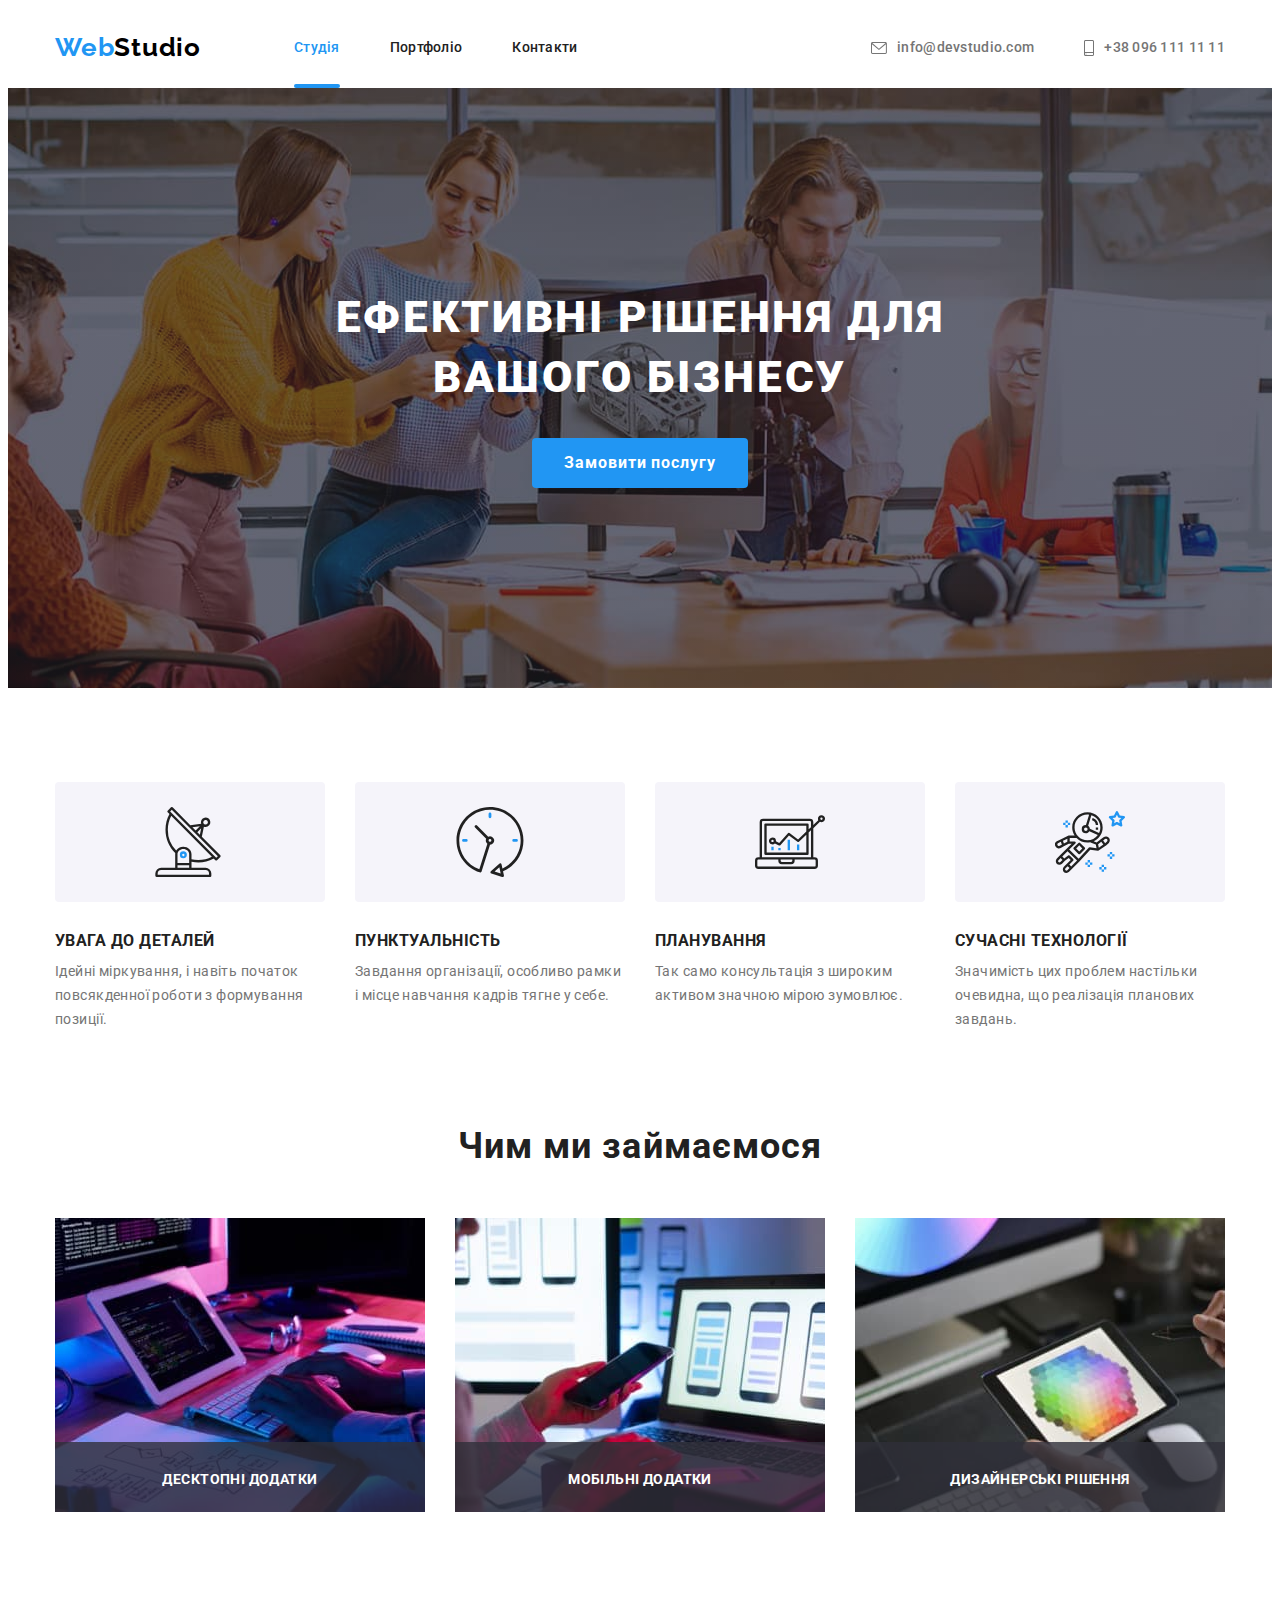
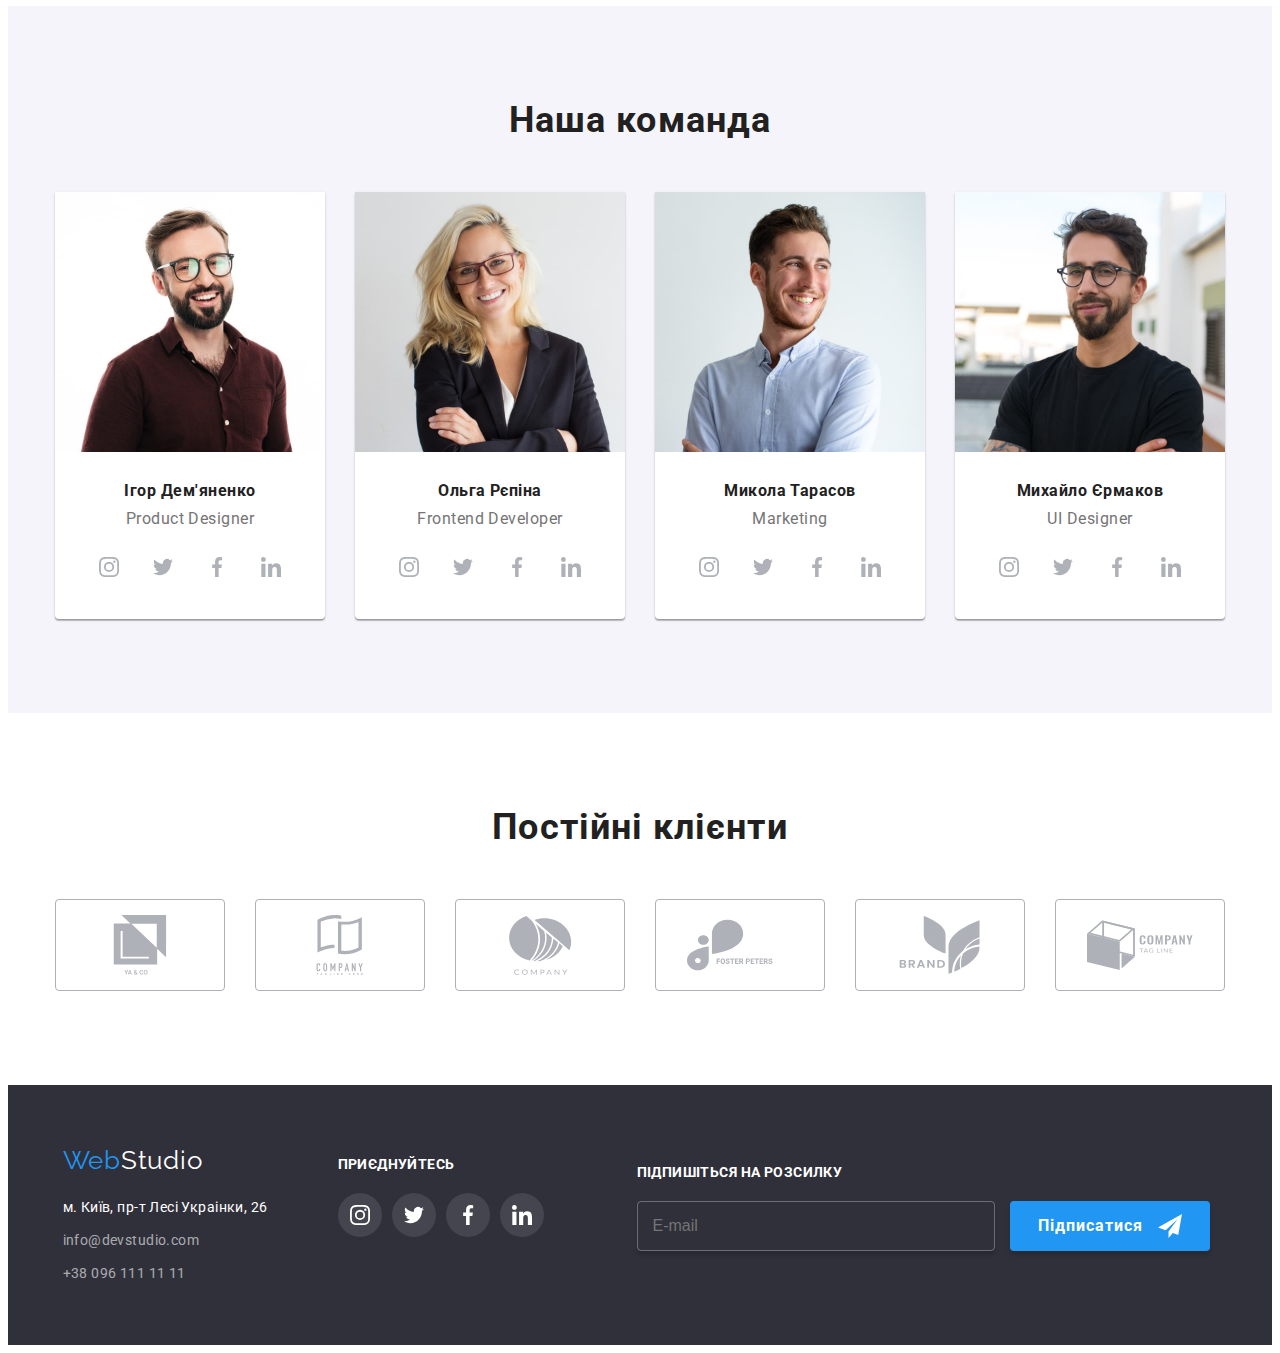
==== index.html @ 78a90588 "add new code" ====
<!DOCTYPE html>
<html lang="uk">
<head>
    <meta charset="UTF-8">
    <meta http-equiv="X-UA-Compatible" content="IE=edge">
    <meta name="viewport" content="width=device-width, initial-scale=1.0">
    
    <title>WebStudio</title>
    <link rel="stylesheet" href="./css/styles.css">
    <link rel="stylesheet" href="node_modules/modern-normalize/modern-normalize.css">
    <link rel="preconnect" href="https://fonts.googleapis.com">
    <link rel="preconnect" href="https://fonts.gstatic.com" crossorigin>
    <link href="https://fonts.googleapis.com/css2?family=Roboto:wght@400;500;700;900&family=Raleway:wght@700&display=swap" rel="stylesheet">

</head>
<body>

    <!--HEADER-->
    <header class="header-page">
        <div class="container">
            
            <nav class="nav-items">
                <a class="logo" href="./index.html" lang="en"><span class="web">Web</span>Studio</a>
        
        
                <ul class="site-nav">
                    <li class="site-nav-item"><a class="current" href="./index.html">Студія</a></li>
                    <li class="site-nav-item"><a href="./portfolio.html">Портфоліо</a></li>
                    <li class="site-nav-item"><a href="#contacts">Контакти</a></li>
                </ul>
            </nav>

            <ul class="nav-contact">
                <li class="nav-contact-item"><a href="mailto:info@devstudio.com" class="link-contact">
                    <svg width="16" height="12" class="icon-header">
                        <use href="./images/symbol-defs.svg#icon-envelope">

                        </use>
                    </svg>

                    info@devstudio.com</a>
                </li>

                <li class="nav-contact-item"><a href="tel:+380961111111" class="link-contact">
                    
                    <svg width="10" height="16" class="icon-header">
                        <use href="./images/symbol-defs.svg#icon-smartphone">

                        </use>
                    </svg>
                
                    +38 096 111 11 11</a>
                </li>
            </ul>
        </div>
    </header>

    <!--MAIN-->
    <main>
        
            <section class="hero">
                <div class="container"> 
                    <h1 class="hero-title">Ефективні рішення для <br> вашого бізнесу</h1>
                    <button type="button" class="btn-main" data-modal-open> Замовити послугу </button>

                    <div class="backdrop is-hidden" data-modal>
                        <div class="modal">
                            <button class="modal-button" data-modal-close>
                                <svg class="modal-icon" width="18" height="18">
                                    <use href="./images/symbol-defs.svg#icon-close"></use>
                                  </svg>
                            </button>

                            <form class="modal-form">
                                <h2 class="modal-title">
                                  Залиште свої дані, ми вам передзвонимо
                                </h2>
                                <div class="group">
                                  <div class="form-field">
                                    <label
                                      >Ім'я
                                      <input type="text" name="name" autofocus />
                                      <svg
                                        class="icon-modal"
                                        wigth="18"
                                        height="18"
                                        class="icon-modal"
                                      >
                                        <use href="./images/icons.svg#icon-person-black"></use>
                                      </svg>
                                    </label>
                                  </div>
                                  <div class="form-field">
                                    <label
                                      >Телефон
                                      <input type="tel" name="phone_number" />
                                      <svg wigth="18" height="18" class="icon-modal">
                                        <use href="./images/icons.svg#icon-phone-black"></use>
                                      </svg>
                                    </label>
                                  </div>
                                  <div class="form-field">
                                    <label for="email"
                                      >Пошта
                                      <input type="email" name="email" id="email" />
                                      <svg wigth="18" height="18" class="icon-modal">
                                        <use href="./images/icons.svg#icon-email-black"></use>
                                      </svg>
                                    </label>
                                  </div>
                                  <div class="form-field">
                                    <label for="comment">Коментар</label>
                                    <textarea
                                      class="comment"
                                      name="comment"
                                      id="comment"
                                      cols="30"
                                      rows="8"
                                      placeholder="Введіть текст"
                                    ></textarea>
                                  </div>
                                  <div class="form-field">
                                    <label for="policy" class="policy">
                                      <input
                                        class="checkbox"
                                        type="checkbox"
                                        name="policy"
                                        id="policy"
                                        class="checkbox"
                                      />
                                      <span class="icon-checkbox"></span>
                                      <svg width="16" height="15" class="icon-check">
                                        <use href="./images/icons.svg#icon-icon-check"></use>
                                      </svg>
                                      <p class="policy-descr">Погоджуюся з розсилкою та приймаю&nbsp;
                                      <a>Умови договору</a></p>
                                    </label>
                                  </div>
                                </div>
                                <button class="button-modal" type="submit">Відправити</button>
                              </form>

                        </div>
                    </div>
                </div>
            </section>
            
           
            <section class="section features">
                <div class="container"> 
                    <h2 class="visually-hidden">Наші переваги</h2>
                
                    <ul class="features-items">
                        <li class="features-item">

                            <div class="feature-icon">
                                <svg width="70" height="70">
                                    <use href="./images/symbol-defs.svg#icon-antena"></use>
                                </svg>
                            </div>

                            <h3 class="features-title">Увага до деталей</h3>
                            <p class="features-text">Ідейні міркування, i навіть початок повсякденної роботи з формування позиції.</p>
                        </li>
                    
                        <li class="features-item">

                            <div class="feature-icon">
                                <svg width="70" height="70">
                                    <use href="./images/symbol-defs.svg#icon-clock"></use>
                                </svg>
                            </div>

                            <h3 class="features-title">Пунктуальність</h3>
                            <p class="features-text">Завдання організації, особливо рамки i місце навчання кадрів тягне у себе.</p>
                        </li>
                   
                        <li class="features-item">

                            <div class="feature-icon">
                                <svg width="70" height="70">
                                    <use href="./images/symbol-defs.svg#icon-diagram"></use>
                                </svg>
                            </div>

                            <h3 class="features-title">Планування</h3>
                            <p class="features-text">Так само консультація з широким активом значною мірою зумовлює.</p>
                        </li>
                   
                        <li class="features-item">

                            <div class="feature-icon">
                                <svg width="70" height="70">
                                    <use href="./images/symbol-defs.svg#icon-astronaut"></use>
                                </svg>
                            </div>

                            <h3 class="features-title">Сучасні технології</h3>
                            <p class="features-text">Значимість цих проблем настільки очевидна, що реалізація планових завдань.</p>
                        </li>
                    </ul>
                </div>
            </section>
        
            <section class="section work">
                <div class="container"> 
                    <h2 class="title">Чим ми займаємося</h2>
                    <ul class="cards">
                        <li class="card"><img src="./images/box1.jpg" alt="людина працює за комп'ютером" width="370" height="294">
                            <p class="card-description">Десктопні додатки</p>
                        </li>

                        <li class="card"><img src="./images/box2.jpg" alt="телефон та ноутбук" width="370" height="294">
                            <p class="card-description">Мобільні додатки</p>
                        </li>
                        
                        <li class="card"><img src="./images/box3.jpg" alt="кольори в планшеті" width="370" height="294">
                            <p class="card-description">Дизайнерські рішення</p>
                        </li>
                    </ul>
                </div>
            </section>
        

            <section class="section team">
                <div class="container"> 
                    <h2 class="title">Наша команда</h2>
                        <ul class="team-cards">
                        
                            <!-- Картка 1-->
                            <li class="team-card"><img src="./images/team1.jpg" alt="усміхнений хлопець в окулярах" width="270">
                                <h3 class="team-title">Ігор Дем'яненко</h3>
                                <p lang="en" class="team-text">Product Designer</p>

                                <ul class="social-list">
                                    <li class="social-item">
                                        <a href="#" class="social-link"
                                         href="https://goo.gl/maps/CPtrU1FHBa2aNyZL9" target="_blank"
                                         rel="noopener noreferrer nofollow">
                                            <svg width="20" height="20">
                                                <use href="./images/symbol-defs.svg#icon-instagram"></use>
                                            </svg>
                                        </a>
                                    </li>
                                    <li class="social-item">
                                        <a href="#" class="social-link"
                                         href="https://goo.gl/maps/CPtrU1FHBa2aNyZL9" target="_blank"
                                         rel="noopener noreferrer nofollow">
                                            <svg width="20" height="20">
                                                <use href="./images/symbol-defs.svg#icon-twitter"></use>
                                            </svg>
                                        </a>
                                    </li>
                                    <li class="social-item">
                                        <a href="#" class="social-link"
                                         href="https://goo.gl/maps/CPtrU1FHBa2aNyZL9" target="_blank"
                                         rel="noopener noreferrer nofollow">
                                            <svg width="20" height="20">
                                                <use href="./images/symbol-defs.svg#icon-facebook"></use>
                                            </svg>
                                         </a>
                                    </li>
                                    <li class="social-item">
                                        <a href="#" class="social-link"
                                         href="https://goo.gl/maps/CPtrU1FHBa2aNyZL9" target="_blank"
                                         rel="noopener noreferrer nofollow">
                                            <svg width="20" height="20">
                                                <use href="./images/symbol-defs.svg#icon-linkedin"></use>
                                            </svg>
                                        </a>
                                    </li>
                                </ul>
                            </li>
                    
                            <!-- Картка 2-->
                            <li class="team-card"><img src="./images/team2.jpg" alt="усміхнена дівчина в окулярах" width="270" height="260">
                            
                                <h3 class="team-title">Ольга Рєпіна</h3>
                                <p lang="en" class="team-text">Frontend Developer</p>
                            
                                <ul class="social-list">
                                    <li class="social-item">
                                        <a href="#" class="social-link"
                                         href="https://goo.gl/maps/CPtrU1FHBa2aNyZL9" target="_blank"
                                         rel="noopener noreferrer nofollow">
                                            <svg width="20" height="20">
                                                <use href="./images/symbol-defs.svg#icon-instagram"></use>
                                            </svg>
                                        </a>
                                    </li>
                                    <li class="social-item">
                                        <a href="#" class="social-link"
                                         href="https://goo.gl/maps/CPtrU1FHBa2aNyZL9" target="_blank"
                                         rel="noopener noreferrer nofollow">
                                            <svg width="20" height="20">
                                                <use href="./images/symbol-defs.svg#icon-twitter"></use>
                                            </svg>
                                        </a>
                                    </li>
                                    <li class="social-item">
                                        <a href="#" class="social-link"
                                         href="https://goo.gl/maps/CPtrU1FHBa2aNyZL9" target="_blank"
                                         rel="noopener noreferrer nofollow">
                                            <svg width="20" height="20">
                                                <use href="./images/symbol-defs.svg#icon-facebook"></use>
                                            </svg>
                                         </a>
                                    </li>
                                    <li class="social-item">
                                        <a href="#" class="social-link"
                                         href="https://goo.gl/maps/CPtrU1FHBa2aNyZL9" target="_blank"
                                         rel="noopener noreferrer nofollow">
                                            <svg width="20" height="20">
                                                <use href="./images/symbol-defs.svg#icon-linkedin"></use>
                                            </svg>
                                        </a>
                                    </li>
                                </ul>
                            </li>

                            <!-- Картка 3-->
                            <li class="team-card"><img class="team-img" src="./images/team3.jpg" alt="хлопець дивиться вліво та посміхається"
                                    width="270" height="260">
                            
                                <h3 class="team-title">Микола Тарасов</h3>
                                <p lang="en" class="team-text">Marketing</p>
                                
                                <ul class="social-list">
                                    <li class="social-item">
                                        <a href="#" class="social-link"
                                        href="https://goo.gl/maps/CPtrU1FHBa2aNyZL9" target="_blank"
                                        rel="noopener noreferrer nofollow">
                                            <svg width="20" height="20">
                                                <use href="./images/symbol-defs.svg#icon-instagram"></use>
                                            </svg>
                                        </a>
                                    </li>
                                    <li class="social-item">
                                        <a href="#" class="social-link"
                                        href="https://goo.gl/maps/CPtrU1FHBa2aNyZL9" target="_blank"
                                        rel="noopener noreferrer nofollow">
                                            <svg width="20" height="20">
                                                <use href="./images/symbol-defs.svg#icon-twitter"></use>
                                            </svg>
                                        </a>
                                    </li>
                                    <li class="social-item">
                                        <a href="#" class="social-link"
                                        href="https://goo.gl/maps/CPtrU1FHBa2aNyZL9" target="_blank"
                                        rel="noopener noreferrer nofollow">
                                            <svg width="20" height="20">
                                                <use href="./images/symbol-defs.svg#icon-facebook"></use>
                                            </svg>
                                        </a>
                                    </li>
                                    <li class="social-item">
                                        <a href="#" class="social-link"
                                        href="https://goo.gl/maps/CPtrU1FHBa2aNyZL9" target="_blank"
                                        rel="noopener noreferrer nofollow">
                                            <svg width="20" height="20">
                                                <use href="./images/symbol-defs.svg#icon-linkedin"></use>
                                            </svg>
                                        </a>
                                    </li>
                                </ul>
                            
                            </li>

                            <!-- Картка 4-->
                            <li class="team-card"><img src="./images/team4.jpg" alt="хлопець в окулярах та чорній футболці" width="270"
                                    height="260">
                            
                                <h3 class="team-title">Михайло Єрмаков</h3>
                                <p lang="en" class="team-text">UI Designer</p>

                                <ul class="social-list">
                                    <li class="social-item">
                                        <a href="#" class="social-link"
                                         href="https://goo.gl/maps/CPtrU1FHBa2aNyZL9" target="_blank"
                                         rel="noopener noreferrer nofollow">
                                            <svg width="20" height="20">
                                                <use href="./images/symbol-defs.svg#icon-instagram"></use>
                                            </svg>
                                        </a>
                                    </li>
                                    <li class="social-item">
                                        <a href="#" class="social-link"
                                         href="https://goo.gl/maps/CPtrU1FHBa2aNyZL9" target="_blank"
                                         rel="noopener noreferrer nofollow">
                                            <svg width="20" height="20">
                                                <use href="./images/symbol-defs.svg#icon-twitter"></use>
                                            </svg>
                                        </a>
                                    </li>
                                    <li class="social-item">
                                        <a href="#" class="social-link"
                                         href="https://goo.gl/maps/CPtrU1FHBa2aNyZL9" target="_blank"
                                         rel="noopener noreferrer nofollow">
                                            <svg width="20" height="20">
                                                <use href="./images/symbol-defs.svg#icon-facebook"></use>
                                            </svg>
                                         </a>
                                    </li>
                                    <li class="social-item">
                                        <a href="#" class="social-link"
                                         href="https://goo.gl/maps/CPtrU1FHBa2aNyZL9" target="_blank"
                                         rel="noopener noreferrer nofollow">
                                            <svg width="20" height="20">
                                                <use href="./images/symbol-defs.svg#icon-linkedin"></use>
                                            </svg>
                                        </a>
                                    </li>
                                </ul>
                            </li>
                        </ul>
                </div>
            </section>

            <section class="section clients">
                <div class="container"> 
                    <h2 class="title">Постійні клієнти</h2>
                    <ul class="client-list">
                        <li class="client-list-item">
                            <a href="#" class="client-list-link"
                                href="https://goo.gl/maps/CPtrU1FHBa2aNyZL9" target="_blank"
                                rel="noopener noreferrer nofollow">
                                <svg width="106" height="60">
                                    <use href="./images/symbol-defs.svg#icon-client1"></use>
                                </svg>
                            </a>
                        </li>

                        <li class="client-list-item">
                            <a href="#" class="client-list-link"
                                href="https://goo.gl/maps/CPtrU1FHBa2aNyZL9" target="_blank"
                                rel="noopener noreferrer nofollow">
                                <svg width="106" height="60">
                                    <use href="./images/symbol-defs.svg#icon-client2"></use>
                                </svg>
                            </a>
                        </li>

                        <li class="client-list-item">
                            <a href="#" class="client-list-link"
                                href="https://goo.gl/maps/CPtrU1FHBa2aNyZL9" target="_blank"
                                rel="noopener noreferrer nofollow">
                                <svg width="106" height="60">
                                    <use href="./images/symbol-defs.svg#icon-client3"></use>
                                </svg>
                            </a>
                        </li>

                        <li class="client-list-item">
                            <a href="#" class="client-list-link"
                                href="https://goo.gl/maps/CPtrU1FHBa2aNyZL9" target="_blank"
                                rel="noopener noreferrer nofollow">
                                <svg width="106" height="60">
                                    <use href="./images/symbol-defs.svg#icon-client4"></use>
                                </svg>
                            </a>
                        </li>

                        <li class="client-list-item">
                            <a href="#" class="client-list-link"
                                href="https://goo.gl/maps/CPtrU1FHBa2aNyZL9" target="_blank"
                                rel="noopener noreferrer nofollow">
                                <svg width="106" height="60">
                                    <use href="./images/symbol-defs.svg#icon-client5"></use>
                                </svg>
                            </a>
                        </li>

                        <li class="client-list-item">
                            <a href="#" class="client-list-link"
                                href="https://goo.gl/maps/CPtrU1FHBa2aNyZL9" 
                                target="_blank"
                                rel="noopener noreferrer nofollow">
                                <svg width="106" height="60">
                                    <use href="./images/symbol-defs.svg#icon-client6"></use>
                                </svg>
                            </a>
                        </li>
                       
                    </ul>
                </div>
            </section>
            

    </main>

    <!--FOOTER-->
    <footer id="contacts" class="footer">
        <div class="container">
            
            <div class="footer-container">
                <div class="footer-main">
                    <a class="logofooter" href="./index.html" lang="en"><span class="web">Web</span>Studio</a>
                    <address class="footer-contacts">

                        <ul class="footer-items">
                            <li class="footer-item"><a class="footer-address" 
                                href="https://goo.gl/maps/CPtrU1FHBa2aNyZL9" target="_blank"
                                rel="noopener noreferrer nofollow">м. Київ, пр-т Лесі Украінки, 26</a></li>

                            
                            <li class="footer-item"><a class="footer-contact" href="mailto:info@devstudio.com">info@devstudio.com</a></li>
                            <li class="footer-item"><a class="footer-contact" href="tel:+380961111111">+38 096 111 11 11</a></li>
                        </ul>
                    </address>
                </div>
                

                
                <div class="footer-social">
                        <h2 class="footer-title">Приєднуйтесь</h2>
                    <ul class="social-list-footer">
                        <li class="social-item-footer">
                            <a href="#" class="social-link-footer"
                                href="https://goo.gl/maps/CPtrU1FHBa2aNyZL9" target="_blank"
                                rel="noopener noreferrer nofollow">
                                <svg width="20" height="20">
                                    <use href="./images/symbol-defs.svg#icon-instagram"></use>
                                </svg>
                            </a>
                        </li>
                        <li class="social-item-footer">
                            <a href="#" class="social-link-footer"
                                href="https://goo.gl/maps/CPtrU1FHBa2aNyZL9" target="_blank"
                                rel="noopener noreferrer nofollow">
                                <svg width="20" height="20">
                                    <use href="./images/symbol-defs.svg#icon-twitter"></use>
                                </svg>
                            </a>
                        </li>
                        <li class="social-item-footer">
                            <a href="#" class="social-link-footer"
                                href="https://goo.gl/maps/CPtrU1FHBa2aNyZL9" target="_blank"
                                rel="noopener noreferrer nofollow">
                                <svg width="20" height="20">
                                    <use href="./images/symbol-defs.svg#icon-facebook"></use>
                                </svg>
                                </a>
                        </li>
                        <li class="social-item-footer">
                            <a href="#" class="social-link-footer"
                                href="https://goo.gl/maps/CPtrU1FHBa2aNyZL9" target="_blank"
                                rel="noopener noreferrer nofollow">
                                <svg width="20" height="20">
                                    <use href="./images/symbol-defs.svg#icon-linkedin"></use>
                                </svg>
                            </a>
                        </li>
                    </ul>

                </div>

                <div class="footer-subscribe">
                    <h2 class="footer-title">Підпишіться на розсилку</h2>
                    <form class="form-subscribe">
                      <label>
                        <input
                          type="email"
                          name="email"
                          placeholder="E-mail"
                          class="input-subscribe"
                        />
                      </label>
                      <button type="submit" class="btn-subscribe">
                        Підписатися
                        <svg class="icon-subscribe" width="24" height="24">
                          <use href="./images/icons.svg#icon-icon-send"></use>
                        </svg>
                      </button>
                    </form>
                </div>
            </div>
        </div>
    </footer>

    <script src="./js/modal.js"></script>
</body>
</html>
---- css/styles.css ----
:root {
    --main-color: #212121;
    --secondary-color: #757575;
    --active-color: #2196F3;
    --bg-color-btn: #188CE8;
    --white-color: #ffffff;
    --logo-color: #000000;
    --link-color-rgba: rgba(255, 255, 255, 0.6);
    --bg-dark: #2F303A;
    --bg-light: #F5F4FA;
    --main-font: 'Roboto', sans-serif;
    --secondary-font: 'Raleway', sans-serif;
    --card-set-gap: 30px;
    --client-icon-color: #AFB1B8;
}

*,
*::before,
*::after {
    box-sizing: border-box;

}

body {
    font-family: var(--main-font);
    color: var(--secondary-color);
    font-size: 14px;
    letter-spacing: 0.03em;
    background-color: var(--white-color);
}

ul {
    list-style-type: none;
    margin: 0;
    padding: 0; 
}

a {
    text-decoration: none;
}


h1, h2, h3, h4, h5, h6, p {
    margin: 0;
    padding: 0; 
}


textarea {
    resize: none;
    border: 1px solid rgba(33, 33, 33, 0.2);
    border-radius: 4px;
}

textarea::placeholder {
    font-size: 12px;
    line-height: 1.16;
    letter-spacing: 0.01em;
    color:rgba(117, 117, 117, 0.5);
}

.visually-hidden {
    position: absolute;
    white-space: nowrap;
    width: 1px;
    height: 1px;
    overflow: hidden;
    border: 0;
    padding: 0;
    clip: rect(0 0 0 0);
    clip-path: inset(50%);
    margin: -1px;
}


/* H E A D E R */

.header-page {
    background-color: var(--white-color);
}

.container {
    width: 1200px;
    margin-left: auto;
    margin-right: auto;
    padding-left: 15px;
    padding-right: 15px;
}

.header-page .container {
    display: flex;
    align-items: center;
}

.nav-items {
    display: flex;
    align-items: center;
}

.logo {
    font-family: var(--secondary-font);
    font-weight: 700;
    font-size: 26px;
    line-height: 1.19;
    letter-spacing: 0.03em;
    text-decoration: none;
    
    color: var(--logo-color);
    
    padding-top: 24px;
    padding-bottom: 25px;
}

.web {
    color: var(--active-color);
}

.site-nav {
    display: flex;
    align-items: center;
    margin-left: 93px;
}

.site-nav a {
    position: relative;
    display: block;
    line-height: 1.14;
    font-weight: 500;
    letter-spacing: 0.02em;
    color: var(--main-color);
    padding-top: 32px;
    padding-bottom: 32px;
    transition: color 250ms cubic-bezier(0.4, 0, 0.2, 1);
}

.site-nav-item:not(:last-child), .nav-contact-item:not(:last-child)  {
    margin-right: 50px;
}

.site-nav a:hover, .site-nav a:focus {
    color: var(--active-color);
}

a.current {
    color: var(--active-color);
}

a.current::after {
    content: "";
    position: absolute;
    bottom: 0;
    left: 0;
    width: 100%;
    height: 4px;
    border-radius: 2px;
    background-color: var(--active-color);
}

.nav-contact {
    display: flex;
    margin-left: auto;
}

.nav-contact a {
    line-height: 1.14;
    font-weight: 500;
    letter-spacing: 0.02em;
    color: var(--secondary-color);  
    padding-top: 32px;
    padding-bottom: 32px;
    transition: color 250ms cubic-bezier(0.4, 0, 0.2, 1);
}

.nav-contact a:focus, .nav-contact a:hover {
    color: var(--active-color);
}

.link-contact {
    display: flex;
    padding: 0;
    align-items: center;
}

.icon-header {
    margin-right: 10px;
    fill: currentColor;
}

.nav-contact a .icon-header:hover, .nav-contact a .icon-header:focus {
    fill: var(--active-color);
}




/* M A I N */

.hero {
    margin-left: auto;
    margin-right: auto;
    text-align: center;
    padding-top: 200px;
    padding-bottom: 200px;

    background-image: linear-gradient(
        to right,
        rgba(47, 48, 58, 0.4),
        rgba(47, 48, 58, 0.4)), url('../images/herobg.jpg');
    
    max-width: 1600px;
    background-repeat: no-repeat;
    background-position: center;
    background-color: rgba(47, 48, 58, 0.4);
}

.hero-title {
    font-size: 44px;
    line-height: 1.36;
    font-weight: 900;
    text-align: center;
    letter-spacing: 0.06em;
    text-transform: uppercase;

    color: var(--white-color);
}

.btn-main {
    font-family: inherit;
    font-weight: 700;
    font-size: 16px;
    line-height: 1.87;
    align-items: center;
    text-align: center;
    letter-spacing: 0.06em;
    padding: 10px 32px;

    color: var(--white-color);

    background: var(--active-color);
    border-radius: 4px;
    border-style: none;

    margin-top: 30px;
    
}

.btn-main:hover, .btn-main:focus  {
    cursor: pointer;
    background-color: var(--bg-color-btn);
    box-shadow: 0px 4px 4px rgba(0, 0, 0, 0.15);
    transition: background-color 250ms cubic-bezier(0.4, 0, 0.2, 1), box-shadow 250ms cubic-bezier(0.4, 0, 0.2, 1);
}

/* MODAL WINDOW */

.backdrop {
    position: fixed;
    top: 0;
    left: 0;
    width: 100%;
    height: 100%;
    background-color: rgba(0, 0, 0, 0.2);
    
    z-index: 1;
    opacity: 1;
    transition: opacity 250ms cubic-bezier(0.4, 0, 0.2, 1);
}

.backdrop.is-hidden {
    opacity: 0;
    pointer-events: none;
}

.backdrop.is-hidden .modal {
    transform: translate (-50%, -50%) scale(1.1);
}


.modal {
    position: fixed;
    top: 50%;
    left: 50%;
    width: 528px;
    height: 581px;


    background-color: var(--white-color);
    border-radius: 4px;
    box-shadow: 0px 2px 1px rgba(0, 0, 0, 0.2),
    0px 1px 1px rgba(0, 0, 0, 0.14),
    0px 1px 3px rgba(0, 0, 0, 0.12);

    transform: translate(-50%, -50%) scale(1);
    transition: transform 250ms cubic-bezier(0.4, 0, 0.2, 1), box-shadow 250ms cubic-bezier(0.4, 0, 0.2, 1);
}

.modal-button {
    display: flex;
    align-items: center;
    position: absolute;
    right: 8px;
    top: 8px;
    background-color: transparent;
    cursor: pointer;
    width: 30px;
    height: 30px;
    border-radius: 50%;
    border: 1px solid rgba(0, 0, 0, 0.1);
}

.modal-close {
    position: absolute;
    right: 8px;
    top: 8px;
    width: 30px;
    height: 30px;
    padding: 0;
    border: 1px solid rgba(0, 0, 0, 0.1);
    border-radius: 50%;
    cursor: pointer;
    background-color: transparent;
    transition: fill 250ms cubic-bezier(0.4, 0, 0.2, 1);
}

.modal-icon {
    position: absolute;
    left: 0;
    top: 0;
    transform: translate(5px, 5px);
}

.modal-button:hover,
.modal-button:focus {
    animation: icon-close 350ms cubic-bezier(0.4, 0, 0.2, 1);
}

.modal-button:hover .modal-icon,
.modal-button:focus .modal-icon {
    fill: var(--active-color);
}

.modal-title {
    font-weight: 700;
    font-size: 20px;
    line-height: 1.1;
    text-align: center;
    margin-bottom: 12px;
}

.modal-form {
    padding: 40px;
}

.group {
    margin-bottom: 30px;
}

.form-field {
    position: relative;
    display: flex;
    flex-direction: column;
    margin-bottom: 10px;
    width: 100%;
}

.form-field:last-child {
    margin: 0;
}

.form-field label {
    font-size: 12px;
    line-height: 1.16;
    letter-spacing: 0.01em;

    color: var(--secondary-color);
    text-align: start;
}

.policy-descr {
    font-size: 14px;
    letter-spacing: 0.03em;
}


.form-field input {

    width: 100%;
    height: 40px;
    padding-left: 42px;
    padding-right: 10px;
    margin-top: 4px;
    border: 1px solid rgba(33, 33, 33, 0.2);
    border-radius: 4px;
    transition: border 250ms cubic-bezier(0.4, 0, 0.2, 1);
}

.form-field input:hover,
.form-field input:focus {
    border-color: var(--active-color);
}

.form-field input:focus-visible {
    outline: 0px;
}

.form-field .comment {
    padding: 12px 16px;
    margin-top: 4px;
    font-family: inherit;
    transition: border 250ms cubic-bezier(0.4, 0, 0.2, 1);
}

.form-field .comment:hover {
    border-color: var(--active-color);
}

.form-field .comment:focus-visible {
    outline: 0px;
}

.icon-modal {
    position: absolute;
    bottom: 12px;
    left: 12px;

    display: inline-block;
    width: 18px;
    height: 18px;
    transition: fill 250ms cubic-bezier(0.4, 0, 0.2, 1);
}

input:hover + .icon-modal,
input:focus + .icon-modal {
    fill: var(--active-color);
}

.policy {
    display: flex;
    align-items: center;
    
    line-height: 1.7;
    color: var(--secondary-color);
     
    transition: transform 250ms cubic-bezier(0.4, 0, 0.2, 1);
}

.form-field .policy {
    margin-bottom: 0;
    margin-left: 10px;
}

.policy a {
    color: var(--active-color);
    text-decoration: underline;
    cursor: pointer;
}

.policy .checkbox {
    width: 16px;
    height: 16px;
}

.checkbox {
    position: absolute;
    width: 1px;
    height: 1px;
    margin: -1px;
    border: 0;
    padding: 0;
    clip: rect(0 0 0 0);
    overflow: hidden;
}

.icon-checkbox {
    position: relative;
    display: inline-block;
    width: 16px;
    height: 15px;
    margin-right: 9px;

    border: 2px solid var(--main-color);
    border-radius: 2px;
}

.checkbox:checked + .icon-checkbox{
    background-color: var(--active-color);
    border-color: var(--active-color);
    background-origin: border-box;
}

.checkbox:checked + .icon-check {
    fill: var(--white-color);
}

.icon-check {
    position: absolute;
    bottom: 0;
    left: 10px;
    fill: var(--white-color);
}

@keyframes icon-close {
    0% {
        transform: scale(1);
    }

    50% {
        transform: scale(1.2);
    }

    100% {
        transform: scale(1);
    }
}

.button-modal {
    display: inline-flex;
    align-items: center;
    justify-content: center;

    width: 200px;
    height: 50px;

    font-family: inherit;
    font-weight: 700;
    font-size: 16px;
    line-height: 1.88;
    letter-spacing: 0.06em;
    
    color: var(--white-color);
    background-color: var(--active-color);

    cursor: pointer;
    border: none;
    border-radius: 4px;
    box-shadow: 0px 4px 4px rgba(0, 0, 0, 0.15);
}

.button-modal:hover, .button-modal:focus {
    cursor: pointer;
    background-color: #188CE8;
} 

/* MODAL WINDOW ENDS*/

.section {
    padding-top: 94px;
    padding-bottom: 94px;
}

.features-items {
  display: flex;
  flex-wrap: wrap;
  margin-right: calc(-1 * var(--card-set-gap));
}

.features-items > .features-item {
    flex-basis: calc(100% / 4 - var(--card-set-gap));
    margin-right: var(--card-set-gap);
}


.feature-icon {
    display: flex;
    align-items: center;
    justify-content: center;
    width: 270px;
    height: 120px;
    background-color: var(--bg-light);
    border-radius: 4px;

    margin-bottom: 30px;
}

.features-title {
    line-height: 1.14;
    letter-spacing: 0.03em;
    text-transform: uppercase;

    color: var(--main-color);

    margin-bottom: 10px;
}

.features-text {
    line-height: 1.71;
    letter-spacing: 0.03em;

    color: var(--secondary-color);
}

.work {
    margin-top: -94px;
}

.title {
    font-size: 36px;
    line-height: 1.16;
    text-align: center;
    letter-spacing: 0.03em;
  
    color: var(--main-color);
    margin-bottom: 50px;
}

.cards {
    display: flex;
    flex-wrap: wrap;
    margin: 0 auto;
    justify-content: center;
    margin-right: calc(-1 * var(--card-set-gap));
}

.card {
    position: relative;

    flex-basis: calc(100% / 3 - var(--card-set-gap));
    margin-right: var(--card-set-gap);
}

.card::before{
    display: inline-block;
    content: "";

    position: absolute;
    bottom: 0;
    right: 0;
    width: 100%;
    height: 70px;
    background-color: rgba(47, 48, 58, 0.8);
}

.card-description {
    position: absolute;
    top: 89%;
    left: 50%;
    transform: translate(-50%, -50%);

    font-weight: 700;
    text-transform: uppercase;

    color: var(--white-color);
}

.team {
    background: var(--bg-light);
}

.team-cards {
    display: flex;
    flex-wrap: wrap;
    margin-left: calc(-1 * var(--card-set-gap));
}

.team-cards > .team-card {
    
    flex-basis: calc(100% / 4 - var(--card-set-gap));
    margin-left: var(--card-set-gap);

    background-color: var(--white-color);
    border: 1px;
    box-shadow: 0px 1px 3px rgba(0, 0, 0, 0.12), 0px 1px 1px rgba(0, 0, 0, 0.14), 0px 2px 1px rgba(0, 0, 0, 0.2);
    border-radius: 0px 0px 4px 4px;
}

img {
    display: block; 
    max-width: 100%;
    height: auto;
}

.team-title {
    font-size: 16px;
    line-height: 1.18;
    text-align: center;
    letter-spacing: 0.03em;

    color: var(--main-color);

    margin-top: 30px;
    margin-bottom: 10px;
}

.team-text {
    font-size: 16px;
    line-height: 1.16;
    text-align: center;
    letter-spacing: 0.03em;

    color: var(--secondary-color);

    margin-bottom: 16px;
}

.social-list {
    display: flex;
    align-items: center;
    justify-content: center;
    padding-bottom: 30px;
}

.social-link {
    display: flex;
    align-items: center;
    justify-content: center;
    width: 44px;
    height: 44px;
    fill: var(--client-icon-color);

    border-radius: 50%;
}

.social-item:not(:last-child) {
    padding-right: 10px;
}

.social-link:hover,
.social-link:focus {
    fill: var(--white-color);
    background-color: var(--active-color);
    transition: fill 250ms cubic-bezier(0.4, 0, 0.2, 1), background-color 250ms cubic-bezier(0.4, 0, 0.2, 1);
}


.client-list {
    display: flex;
}

.client-list-item:not(:last-child)  {
    margin-right: 30px;
}

.client-list-link {
    display: flex;
    align-items: center;
    justify-content: center;
    width: 170px;
    height: 92px;
    border: 1px solid var(--client-icon-color);
    border-radius: 4px;
    fill: currentColor;
    color: var(--client-icon-color);
}


.client-list-link:hover,
.client-list-link:focus {
    border-color: var(--active-color);
    color: var(--active-color);
    transition: fill 250ms cubic-bezier(0.4, 0, 0.2, 1), color 250ms cubic-bezier(0.4, 0, 0.2, 1), border 250ms cubic-bezier(0.4, 0, 0.2, 1);
}

/* F O O T E R */

.footer {
    background-color: var(--bg-dark);
    padding-top: 60px;
    padding-bottom: 60px;
    padding-left: 15px;
}

.logofooter {
    color: var(--white-color);
    font-size: 26px;
    letter-spacing: 0.03em;
    line-height: 1.19;
    letter-spacing: 0.03em;
    font-family: var(--secondary-font);
}

.footer-contacts {
    margin-top: 20px;
}

.footer-item:not(:last-child) {
    margin-bottom: 9px;
}

.footer-items a {
    font-style: normal;
    line-height: 1.71;
    letter-spacing: 0.03em; 
}

.footer-items a:hover, .footer-items a:focus {
    color: var(--active-color);
    transition: color 250ms cubic-bezier(0.4, 0, 0.2, 1);
}

.footer-address {
    color: var(--white-color);
}

.footer-contact {
    color: rgba(255, 255, 255, 0.6);
}

.footer-container {
    display: flex;  
}

.footer-main {
    margin-right: 70px;
}

.footer-social {
    padding-top: 12px;
}

.footer-title {
    font-size: 14px;
    line-height: 1.14;
    letter-spacing: 0.03em;
    text-transform: uppercase;
    margin-bottom: 20px;

    color: var(--white-color);
}

.social-list-footer {
    display: flex;
}

.social-item-footer {
    background: rgba(255, 255, 255, 0.1);
    border-radius: 50%;
    width: 44px;
    height: 44px;
}

.social-item-footer:not(:last-child) {
    margin-right: 10px; 
}

.social-link-footer {
    display: flex;
    align-items: center;
    justify-content: center;
    width: 44px;
    height: 44px;
    fill: var(--white-color);
    border-radius: 50%;
}



.social-link-footer:hover,
.social-link-footer:focus {
    fill: var(--white-color);
    background-color: var(--active-color);
    transition: background-color 250ms cubic-bezier(0.4, 0, 0.2, 1);
}

.footer-subscribe {
    margin-left: 93px;
    padding-top: 20px;
}

.input-subscribe {
    width: 358px;
    height: 50px;
    margin-right: 12px;

    background-color: transparent;

    border: 1px solid rgba(255, 255, 255, 0.3);
    border-radius: 4px;
    box-shadow: 0px 4px 4px rgba(0, 0, 0, 0.15);
    padding: 16px 15px;

    font-size: 16px;
    line-height: 1.2;
    color: var(--white-color);

}

.input-subscribe:focus-visible {
    outline: 0px;
}

.btn-subscribe {

    position: relative;
    width: 200px;
    height: 50px;

    display: inline-flex;

    padding: 10px 28px;
    
    font-weight: 700;
    font-size: 16px;
    line-height: 1.88;
    letter-spacing: 0.06em;
    
    color: var(--white-color);
    background-color: var(--active-color);
    
    cursor: pointer;
    border: none;
    border-radius: 4px;
    box-shadow: 0px 4px 4px rgba(0, 0, 0, 0.15);
    font-family: inherit;
}

.btn-subscribe:hover, .btn-subscribe:focus {
    cursor: pointer;
    background-color: #188CE8;
}

.icon-subscribe {
    position: absolute;
    bottom: 13px;
    right: 28px;

    fill: var(--white-color);
}


/* P O R T F O L I O   P A G E */

.line {
    border-bottom: 1px solid #ECECEC;
}

.filter-btn {
    display: flex;
    justify-content: center;

    margin-bottom: 50px;
}

.btn-portfolio {
    font-family: inherit;
    font-weight: 500;
    font-size: 16px;
    line-height: 1.62;
    align-items: center;
    text-align: center;
    letter-spacing: 0.03em;
    padding: 6px 22px;

    color: var(--main-color);
    background: var(--bg-light);
    border-radius: 4px;
    border-style: none;
}

.btn-portfolio:hover, .btn-portfolio:focus {
    cursor: pointer;
    background: var(--active-color);
    color:var(--white-color);

    box-shadow: 0px 4px 4px rgba(0, 0, 0, 0.15);
    transition: background-color 250ms cubic-bezier(0.4, 0, 0.2, 1),color 250ms cubic-bezier(0.4, 0, 0.2, 1),border 250ms cubic-bezier(0.4, 0, 0.2, 1), box-shadow 250ms cubic-bezier(0.4, 0, 0.2, 1);
}

.btn:not(:last-child) {
    margin-right: 8px;
}

.card-set {
    display: flex;
    flex-wrap: wrap;

    margin-left: calc(-1 * var(--card-set-gap));
    margin-top: calc(-1 * var(--card-set-gap));
}

.card-set > .card-item {
    flex-basis: calc(100% / 3 - var(--card-set-gap));
    margin-left: var(--card-set-gap);
    margin-top: var(--card-set-gap);
    border-bottom: 1px solid #EEEEEE;
    border-left: 1px solid #EEEEEE;
    border-right: 1px solid #EEEEEE;

}

.card-item:hover, .card-item:focus {
    box-shadow: 0px 1px 1px rgba(0, 0, 0, 0.12), 0px 4px 4px rgba(0, 0, 0, 0.06), 1px 4px 6px rgba(0, 0, 0, 0.16);
}

.link-projects:hover,
.link-projects:focus {
    transition: box-shadow 250ms cubic-bezier(0.4, 0, 0.2, 1);
}

.card-content {
 padding: 24px 20px;
}

.item-title {
    font-size: 18px;
    line-height: 2;
    letter-spacing: 0.06em;

    color: var(--main-color);
}

.item-descr {
    font-size: 16px;
    line-height: 1.875;
    letter-spacing: 0.03em;

    color: var(--secondary-color);
}

.description-position {
    position: absolute;
    bottom: 0;
    left: 0;
    width: 100%;
    height: 100%;

    padding: 63px 24px;

    font-size: 18px;
    line-height: 1.5;
    text-align: left;

    color: var(--white-color);
    background-color: rgba(33, 150, 243, 0.9);

    opacity: 1;
    transform: translateY(294px);
}

.link-projects:hover .description-position,
.link-projects:focus .description-position {
    opacity: 1;
    transform: translateY(0);
    transition: transform 250ms cubic-bezier(0.4, 0, 0.2, 1);
}


.product-thumb {
    position: relative;
    overflow: hidden;
}
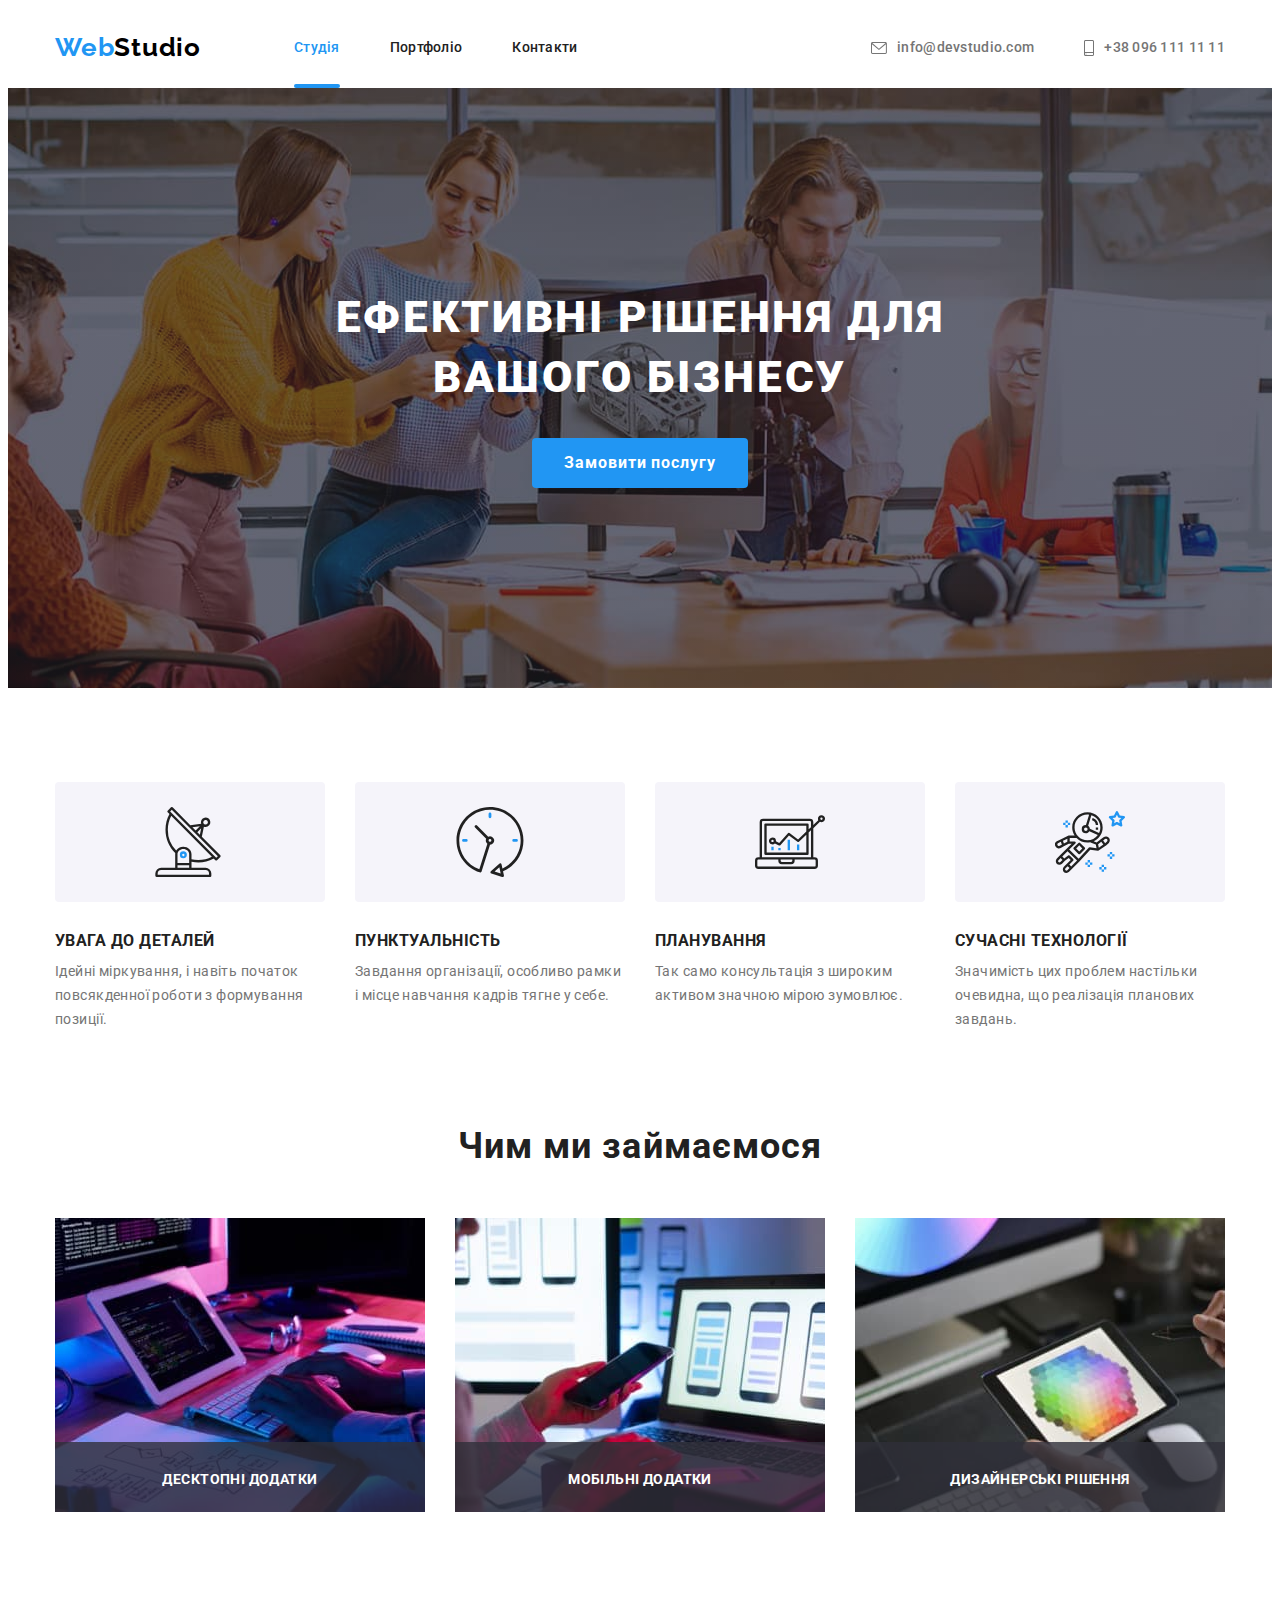
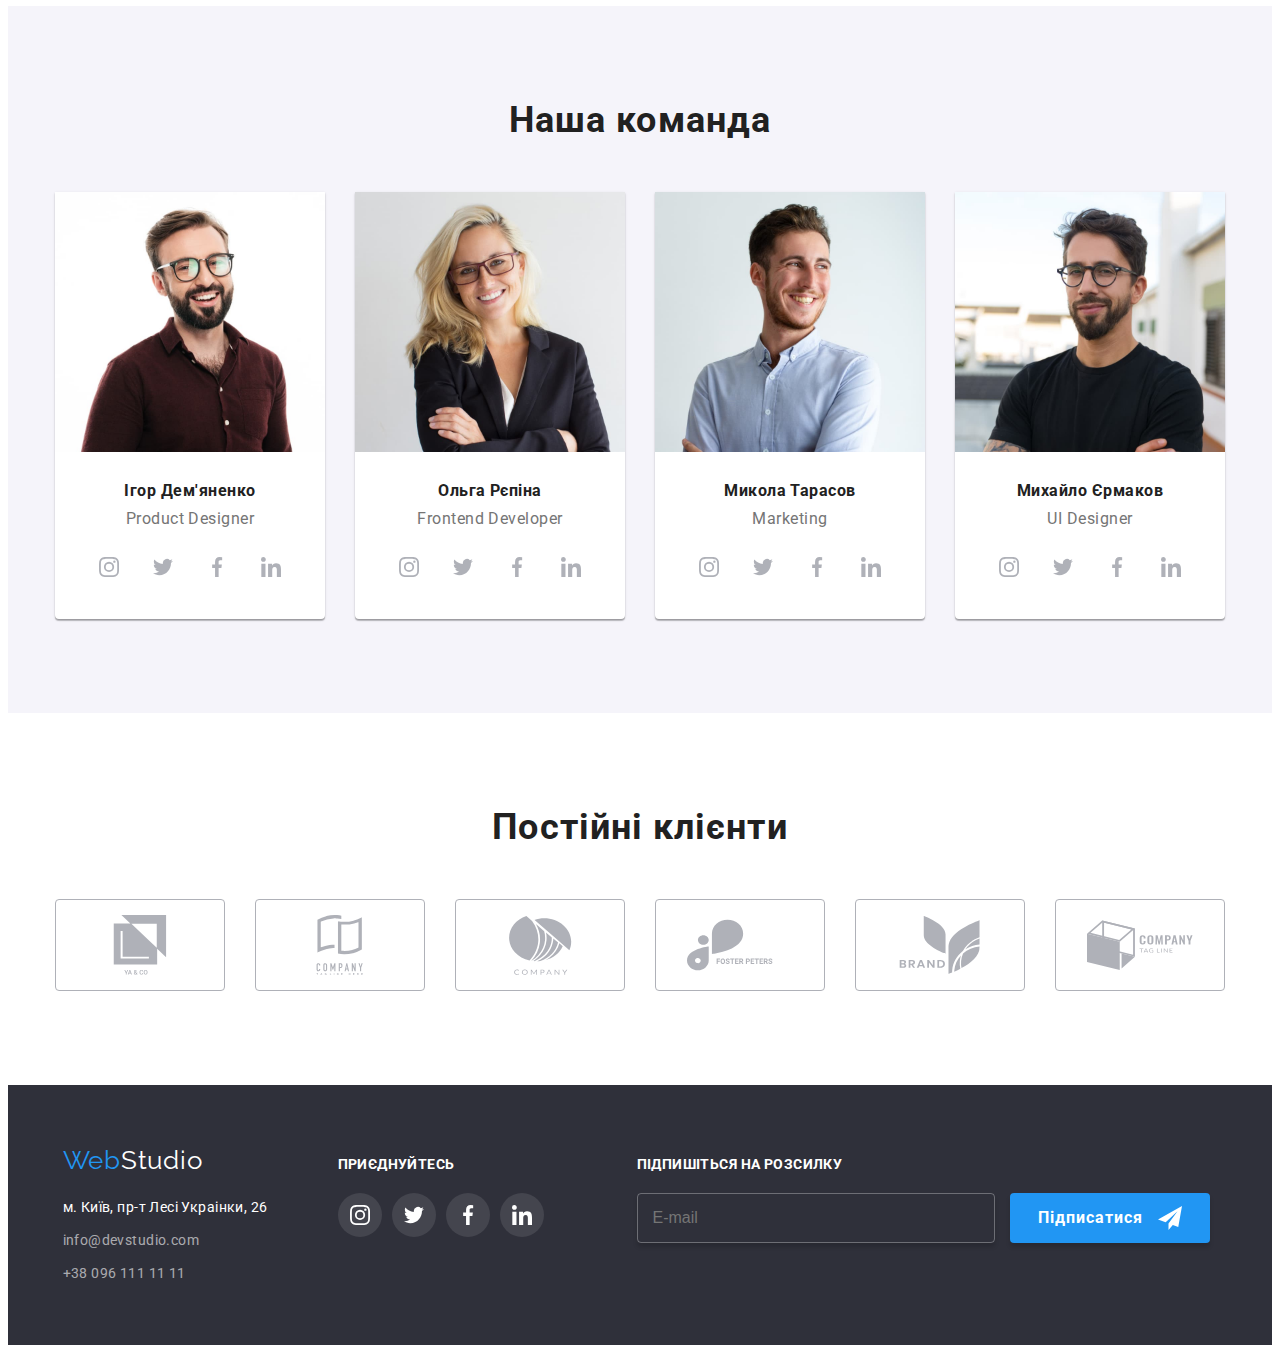
==== commit 2a354e00: "Update index.html" ====
--- a/index.html
+++ b/index.html
@@ -111,7 +111,7 @@
                                   <div class="form-field">
                                     <label for="comment">Коментар</label>
                                     <textarea
-                                      class="comment"
+                                      class="comment" 
                                       name="comment"
                                       id="comment"
                                       cols="30"
--- a/css/styles.css
+++ b/css/styles.css
@@ -45,20 +45,6 @@
     padding: 0; 
 }
 
-
-textarea {
-    resize: none;
-    border: 1px solid rgba(33, 33, 33, 0.2);
-    border-radius: 4px;
-}
-
-textarea::placeholder {
-    font-size: 12px;
-    line-height: 1.16;
-    letter-spacing: 0.01em;
-    color:rgba(117, 117, 117, 0.5);
-}
-
 .visually-hidden {
     position: absolute;
     white-space: nowrap;
@@ -410,12 +396,33 @@
     transition: border 250ms cubic-bezier(0.4, 0, 0.2, 1);
 }
 
-.form-field .comment:hover {
+.form-field .comment:hover,
+.form-field .comment:focus
+
+ {
     border-color: var(--active-color);
 }
 
 .form-field .comment:focus-visible {
     outline: 0px;
+}
+
+textarea {
+    resize: none;
+    border: 1px solid rgba(33, 33, 33, 0.2);
+    border-radius: 4px;
+}
+
+textarea::placeholder {
+    font-size: 12px;
+    line-height: 1.16;
+    letter-spacing: 0.01em;
+    color:rgba(117, 117, 117, 0.5);
+}
+
+textarea:hover, 
+textarea:focus {
+    border-color: var(--active-color); 
 }
 
 .icon-modal {
@@ -853,7 +860,7 @@
 
 .footer-subscribe {
     margin-left: 93px;
-    padding-top: 20px;
+    padding-top: 12px;
 }
 
 .input-subscribe {
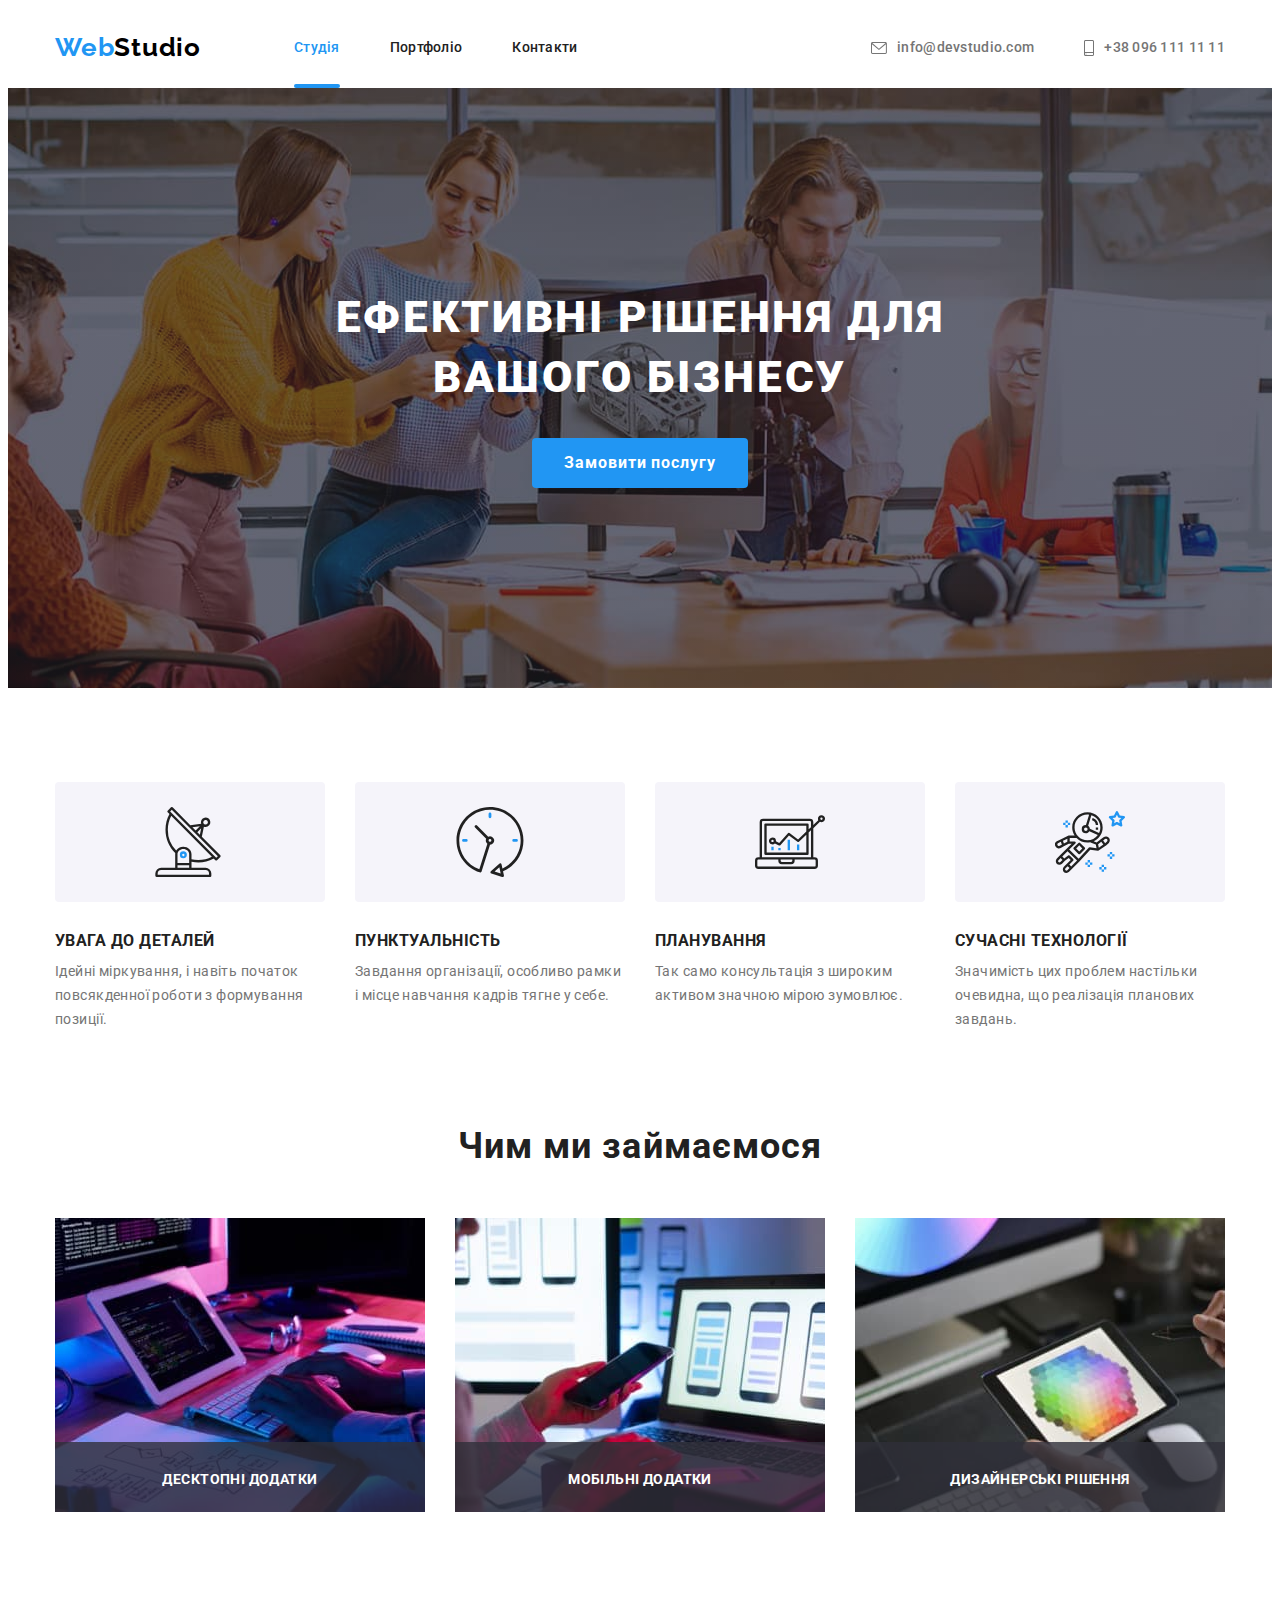
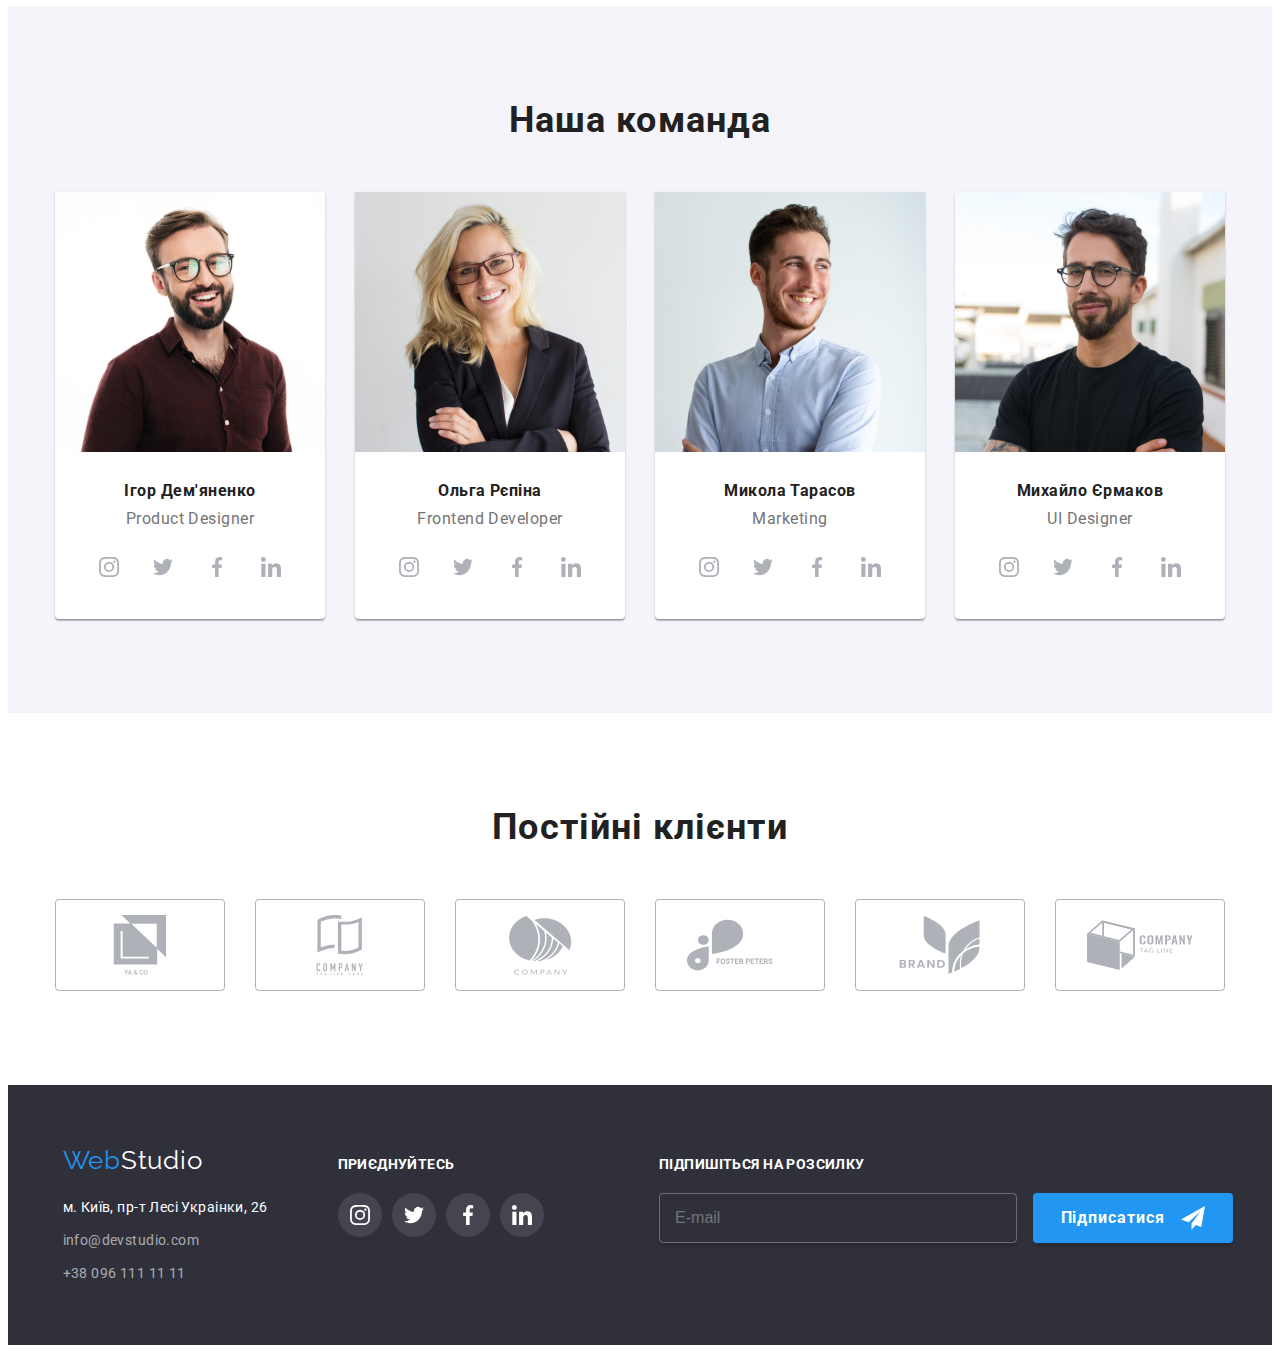
==== commit 34067f91: "update code" ====
--- a/index.html
+++ b/index.html
@@ -115,7 +115,7 @@
                                       name="comment"
                                       id="comment"
                                       cols="30"
-                                      rows="8"
+                                      rows="6"
                                       placeholder="Введіть текст"
                                     ></textarea>
                                   </div>
@@ -126,9 +126,9 @@
                                         type="checkbox"
                                         name="policy"
                                         id="policy"
-                                        class="checkbox"
+                                        class="visually-hidden"
                                       />
-                                      <span class="icon-checkbox"></span>
+                                      <span class="icon-checkbox "></span>
                                       <svg width="16" height="15" class="icon-check">
                                         <use href="./images/icons.svg#icon-icon-check"></use>
                                       </svg>
@@ -555,7 +555,7 @@
                 </div>
 
                 <div class="footer-subscribe">
-                    <h2 class="footer-title">Підпишіться на розсилку</h2>
+                    <p class="footer-title subscribe">Підпишіться на розсилку</p>
                     <form class="form-subscribe">
                       <label>
                         <input
--- a/css/styles.css
+++ b/css/styles.css
@@ -227,7 +227,6 @@
     border-style: none;
 
     margin-top: 30px;
-    
 }
 
 .btn-main:hover, .btn-main:focus  {
@@ -269,7 +268,6 @@
     width: 528px;
     height: 581px;
 
-
     background-color: var(--white-color);
     border-radius: 4px;
     box-shadow: 0px 2px 1px rgba(0, 0, 0, 0.2),
@@ -331,6 +329,7 @@
     line-height: 1.1;
     text-align: center;
     margin-bottom: 12px;
+    color: var(--main-color);
 }
 
 .modal-form {
@@ -349,7 +348,8 @@
     width: 100%;
 }
 
-.form-field:last-child {
+.form-field:last-child, 
+.form-field:nth-last-child(2) {
     margin: 0;
 }
 
@@ -364,12 +364,12 @@
 
 .policy-descr {
     font-size: 14px;
+    line-height: 1.71;
     letter-spacing: 0.03em;
 }
 
 
 .form-field input {
-
     width: 100%;
     height: 40px;
     padding-left: 42px;
@@ -377,12 +377,13 @@
     margin-top: 4px;
     border: 1px solid rgba(33, 33, 33, 0.2);
     border-radius: 4px;
-    transition: border 250ms cubic-bezier(0.4, 0, 0.2, 1);
-}
-
-.form-field input:hover,
+}
+
+
 .form-field input:focus {
     border-color: var(--active-color);
+    transition: border 250ms cubic-bezier(0.4, 0, 0.2, 1);
+    cursor: pointer;
 }
 
 .form-field input:focus-visible {
@@ -393,14 +394,12 @@
     padding: 12px 16px;
     margin-top: 4px;
     font-family: inherit;
+}
+
+.form-field .comment:focus {
+    border-color: var(--active-color);
     transition: border 250ms cubic-bezier(0.4, 0, 0.2, 1);
-}
-
-.form-field .comment:hover,
-.form-field .comment:focus
-
- {
-    border-color: var(--active-color);
+    cursor: pointer;
 }
 
 .form-field .comment:focus-visible {
@@ -420,7 +419,6 @@
     color:rgba(117, 117, 117, 0.5);
 }
 
-textarea:hover, 
 textarea:focus {
     border-color: var(--active-color); 
 }
@@ -433,12 +431,11 @@
     display: inline-block;
     width: 18px;
     height: 18px;
-    transition: fill 250ms cubic-bezier(0.4, 0, 0.2, 1);
-}
-
-input:hover + .icon-modal,
+}
+
 input:focus + .icon-modal {
     fill: var(--active-color);
+    transition: fill 250ms cubic-bezier(0.4, 0, 0.2, 1);
 }
 
 .policy {
@@ -454,6 +451,7 @@
 .form-field .policy {
     margin-bottom: 0;
     margin-left: 10px;
+    margin-top: 20px;
 }
 
 .policy a {
@@ -475,7 +473,7 @@
     border: 0;
     padding: 0;
     clip: rect(0 0 0 0);
-    overflow: hidden;
+   /* overflow: hidden;*/
 }
 
 .icon-checkbox {
@@ -501,7 +499,7 @@
 
 .icon-check {
     position: absolute;
-    bottom: 0;
+    bottom: 5px;
     left: 10px;
     fill: var(--white-color);
 }
@@ -546,6 +544,8 @@
 .button-modal:hover, .button-modal:focus {
     cursor: pointer;
     background-color: #188CE8;
+    transition: background-color 250ms cubic-bezier(0.4, 0, 0.2, 1), box-shadow 250ms cubic-bezier(0.4, 0, 0.2, 1);
+
 } 
 
 /* MODAL WINDOW ENDS*/
@@ -824,6 +824,10 @@
     color: var(--white-color);
 }
 
+.subscribe {
+    font-weight: 700;
+}
+
 .social-list-footer {
     display: flex;
 }
@@ -859,8 +863,9 @@
 }
 
 .footer-subscribe {
-    margin-left: 93px;
+    margin-left: auto;
     padding-top: 12px;
+
 }
 
 .input-subscribe {
@@ -881,12 +886,16 @@
 
 }
 
+.input-subscribe:focus {
+    border-color: var(--active-color); 
+    transition: border 250ms cubic-bezier(0.4, 0, 0.2, 1);
+}
+
 .input-subscribe:focus-visible {
     outline: 0px;
 }
 
 .btn-subscribe {
-
     position: relative;
     width: 200px;
     height: 50px;
@@ -913,6 +922,7 @@
 .btn-subscribe:hover, .btn-subscribe:focus {
     cursor: pointer;
     background-color: #188CE8;
+    transition: background-color 250ms cubic-bezier(0.4, 0, 0.2, 1), box-shadow 250ms cubic-bezier(0.4, 0, 0.2, 1);
 }
 
 .icon-subscribe {
